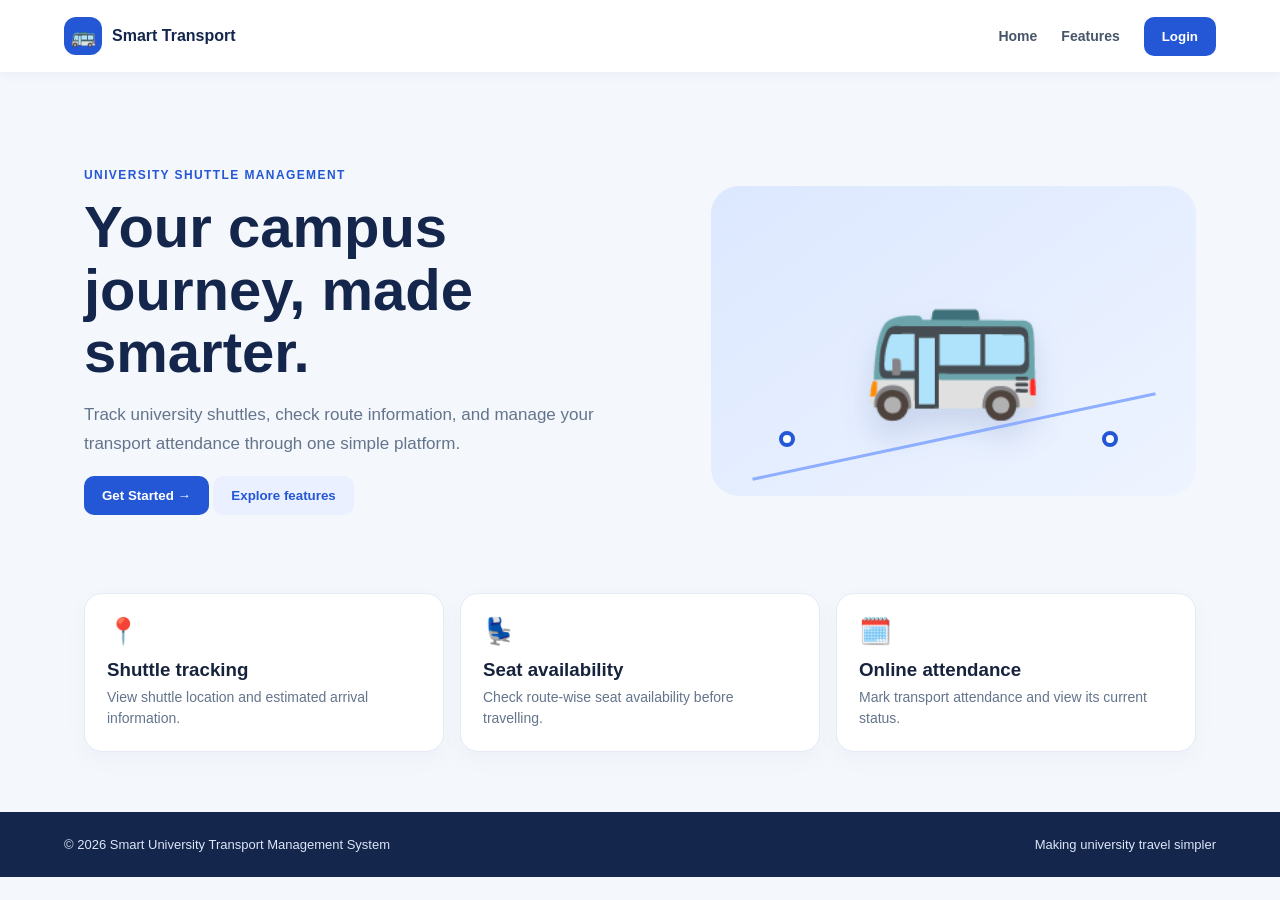
==== index.html @ 3165a8ce "Add files via upload" ====
<!DOCTYPE html>
<html lang="en">
<head>
<meta charset="UTF-8">
<meta name="viewport" content="width=device-width, initial-scale=1.0">
<title>Smart University Transport</title>
<style>
:root{--blue:#2457d6;--navy:#14264b;--muted:#64748b;--bg:#f4f7fc;--green:#15945a}
*{box-sizing:border-box}body{margin:0;font-family:Inter,Segoe UI,Arial,sans-serif;background:var(--bg);color:#17233d}
header{height:72px;background:#fff;display:flex;align-items:center;justify-content:space-between;padding:0 max(5%,calc((100% - 1160px)/2));box-shadow:0 2px 12px #10234a0d;position:sticky;top:0;z-index:2}
.brand{display:flex;gap:10px;align-items:center;font-weight:800;color:var(--navy)}.logo{width:38px;height:38px;border-radius:12px;background:var(--blue);color:white;display:grid;place-items:center;font-size:20px}
nav{display:flex;gap:24px;align-items:center}nav a{color:#475569;text-decoration:none;font-size:14px;font-weight:600}button,.btn{border:0;background:var(--blue);color:#fff;padding:12px 18px;border-radius:10px;font-weight:700;cursor:pointer;text-decoration:none;display:inline-block}button:hover,.btn:hover{filter:brightness(.94)}.secondary{background:#eaf0ff;color:var(--blue)}.ghost{background:#fff;color:var(--navy);border:1px solid #dbe3f0}
main{max-width:1160px;margin:auto;padding:38px 24px 60px}.page{display:none}.page.active{display:block}
.hero{display:grid;grid-template-columns:1.1fr .9fr;gap:35px;align-items:center;padding:58px 0}.eyebrow{color:var(--blue);font-size:12px;font-weight:800;letter-spacing:1.4px;text-transform:uppercase}.hero h1{font-size:clamp(36px,5vw,58px);line-height:1.08;margin:14px 0;color:var(--navy)}.hero p{font-size:17px;line-height:1.7;color:var(--muted);max-width:570px}.hero-art{background:linear-gradient(145deg,#dce8ff,#eef4ff);border-radius:28px;min-height:310px;display:grid;place-items:center;position:relative;overflow:hidden}.bus-emoji{font-size:145px;filter:drop-shadow(0 18px 15px #1b3b8025)}.route-line{position:absolute;width:85%;height:3px;background:#8eafff;bottom:58px;transform:rotate(-12deg)}.stop{position:absolute;width:16px;height:16px;border:4px solid var(--blue);background:white;border-radius:50%;bottom:49px}.stop.one{left:14%}.stop.two{right:16%}
.features{display:grid;grid-template-columns:repeat(3,1fr);gap:16px;margin-top:20px}.feature,.card{background:white;border:1px solid #e5eaf3;border-radius:18px;padding:22px;box-shadow:0 8px 24px #10234a08}.feature .ico{font-size:26px}.feature h3{margin:12px 0 6px}.feature p{color:var(--muted);line-height:1.5;font-size:14px;margin:0}
.login-wrap{min-height:70vh;display:grid;place-items:center}.login{width:min(100%,430px);padding:32px}.login h1{margin:8px 0}.muted{color:var(--muted)}label{display:block;font-size:13px;font-weight:700;margin:17px 0 7px}input,select{width:100%;padding:13px 14px;border:1px solid #d8e0ed;border-radius:10px;font:inherit;background:#fff;outline:none}input:focus,select:focus{border-color:var(--blue);box-shadow:0 0 0 3px #2457d61c}.password{display:flex;gap:8px}.password input{flex:1}.password button{padding:0 12px;background:#edf2ff;color:var(--blue)}.full{width:100%;margin-top:22px}.error{color:#c2410c;font-size:13px;min-height:18px;margin-top:8px}
.dash-head{display:flex;justify-content:space-between;align-items:center;gap:16px;margin-bottom:24px}.dash-head h1{margin:0;color:var(--navy)}.pill{font-size:12px;font-weight:800;color:#176b47;background:#e1f7ec;border-radius:30px;padding:8px 12px}
.stats{display:grid;grid-template-columns:repeat(3,1fr);gap:16px;margin-bottom:18px}.stat{background:white;border:1px solid #e5eaf3;border-radius:16px;padding:18px}.stat small{color:var(--muted)}.stat strong{display:block;font-size:27px;margin-top:8px;color:var(--navy)}.dash-grid{display:grid;grid-template-columns:1.15fr .85fr;gap:18px}.card h2{font-size:18px;margin:0 0 16px}.route-row{display:flex;align-items:center;gap:12px;margin:12px 0}.route-icon{background:#edf2ff;border-radius:12px;padding:12px;font-size:22px}.route-row .info{flex:1}.info strong{display:block}.info small{color:var(--muted)}.map{height:170px;background:#edf3ff;border-radius:14px;position:relative;overflow:hidden;margin:8px 0 15px;background-image:linear-gradient(35deg,transparent 47%,#d1def9 48%,#d1def9 51%,transparent 52%),linear-gradient(120deg,transparent 46%,#d1def9 47%,#d1def9 50%,transparent 51%)}.map:before{content:"";position:absolute;width:72%;height:5px;background:#6c91f2;left:13%;top:55%;transform:rotate(-18deg);border-radius:10px}.pin{position:absolute;z-index:1;font-size:25px}.pin.a{left:12%;top:53%}.pin.b{right:13%;top:28%}.map-label{position:absolute;right:12px;bottom:10px;background:white;padding:5px 8px;border-radius:7px;font-size:11px;color:var(--muted)}
.status{padding:12px;border-radius:10px;background:#f0fdf4;color:#166534;font-size:13px;margin-top:12px;display:none}.announcement{padding:12px 0;border-bottom:1px solid #edf0f5}.announcement:last-child{border:0}.announcement strong{font-size:14px}.announcement p{font-size:13px;color:var(--muted);margin:5px 0 0}
footer{background:#14264b;color:#dce5f8;padding:25px max(5%,calc((100% - 1160px)/2));display:flex;justify-content:space-between;gap:12px;font-size:13px}
@media(max-width:750px){header{padding:0 18px}nav{gap:10px}nav a{display:none}.hero{grid-template-columns:1fr;padding:35px 0}.hero-art{min-height:220px}.bus-emoji{font-size:110px}.features,.stats{grid-template-columns:1fr}.dash-grid{grid-template-columns:1fr}.dash-head{align-items:flex-start;flex-direction:column}main{padding:24px 16px 40px}footer{padding:22px 18px;flex-direction:column}}
</style>
</head>
<body>
<header>
  <div class="brand"><div class="logo">🚌</div><span>Smart Transport</span></div>
  <nav><a href="#" onclick="showPage('home')">Home</a><a href="#features" onclick="showPage('home')">Features</a><button onclick="showPage('login')">Login</button></nav>
</header>
<main>
<section id="home" class="page active">
  <div class="hero">
    <div><div class="eyebrow">University shuttle management</div><h1>Your campus journey, made smarter.</h1><p>Track university shuttles, check route information, and manage your transport attendance through one simple platform.</p><button onclick="showPage('login')">Get Started →</button> <button class="secondary" onclick="document.getElementById('features').scrollIntoView({behavior:'smooth'})">Explore features</button></div>
    <div class="hero-art"><div class="bus-emoji">🚌</div><div class="route-line"></div><div class="stop one"></div><div class="stop two"></div></div>
  </div>
  <div id="features" class="features">
    <div class="feature"><div class="ico">📍</div><h3>Shuttle tracking</h3><p>View shuttle location and estimated arrival information.</p></div>
    <div class="feature"><div class="ico">💺</div><h3>Seat availability</h3><p>Check route-wise seat availability before travelling.</p></div>
    <div class="feature"><div class="ico">🗓️</div><h3>Online attendance</h3><p>Mark transport attendance and view its current status.</p></div>
  </div>
</section>
<section id="login" class="page">
  <div class="login-wrap"><form class="card login" onsubmit="login(event)">
    <div class="eyebrow">Welcome back</div><h1>Sign in</h1><p class="muted">Enter your details to access transport services.</p>
    <label for="role">User role</label><select id="role"><option>Day Scholar</option><option>Hostelite</option><option>Conductor</option><option>Admin</option></select>
    <label for="email">Email or student ID</label><input id="email" type="text" placeholder="e.g. student@university.edu" required>
    <label for="password">Password</label><div class="password"><input id="password" type="password" placeholder="Enter password" required minlength="4"><button type="button" onclick="togglePassword()" aria-label="Show or hide password">Show</button></div>
    <div id="loginError" class="error"></div><button class="full" type="submit">Sign in</button>
    <p class="muted" style="font-size:12px;text-align:center">Prototype demo: any valid-looking ID and password (4+ characters) will open the dashboard.</p>
  </form></div>
</section>
<section id="dashboard" class="page">
  <div class="dash-head"><div><div class="eyebrow">Transport portal</div><h1>Student Dashboard</h1><p class="muted" style="margin:6px 0 0">Welcome, <span id="userName">Student</span></p></div><div style="display:flex;gap:10px;align-items:center"><span class="pill" id="rolePill">DAY SCHOLAR</span><button class="ghost" onclick="showPage('home')">Log out</button></div></div>
  <div class="stats">
    <div class="stat"><small>Assigned bus</small><strong>BUS-04</strong></div>
    <div class="stat"><small>Available seats (demo)</small><strong id="seats">12 / 40</strong></div>
    <div class="stat"><small>Next shuttle ETA</small><strong>5 min</strong></div>
  </div>
  <div class="dash-grid">
    <div class="card"><h2>Shuttle tracking</h2><div class="map"><span class="pin a">📍</span><span class="pin b">🚌</span><span class="map-label">Illustrative route map</span></div><div class="route-row"><div class="route-icon">🚌</div><div class="info"><strong>Route A — Main Gate</strong><small>Bus BUS-04 · Expected in 5 minutes</small></div><span class="pill">On route</span></div><label for="route">Choose route</label><select id="route" onchange="filterRoute()"><option value="A">Route A — Main Gate</option><option value="B">Route B — City Campus</option><option value="C">Route C — Hostel</option></select><div id="routeDetails" class="status" style="display:block">Route A selected · 12 seats available · ETA 5 minutes</div></div>
    <div class="card"><h2>Attendance</h2><p class="muted" style="font-size:13px">Mark your attendance for today's shuttle trip.</p><div class="route-row"><div class="route-icon">🗓️</div><div class="info"><strong>Today's trip</strong><small id="attendanceDate"></small></div></div><div id="attendanceStatus" class="pill" style="display:inline-block;background:#fff4d6;color:#925d00">Not marked</div><button class="full" id="attendanceBtn" onclick="markAttendance()">Mark attendance</button><div id="attendanceMessage" class="status" role="status"></div><div style="margin-top:22px"><h2>Announcements</h2><div class="announcement"><strong>Transport service update</strong><p>Please arrive at your designated stop a few minutes early.</p></div><div class="announcement"><strong>Route information</strong><p>Check your route details before starting your journey.</p></div></div></div>
  </div>
</section>
</main>
<footer><span>© 2026 Smart University Transport Management System</span><span>Making university travel simpler</span></footer>
<script>
function showPage(id){document.querySelectorAll('.page').forEach(p=>p.classList.remove('active'));document.getElementById(id).classList.add('active');window.scrollTo({top:0,behavior:'smooth'})}
function togglePassword(){const p=document.getElementById('password');const b=p.nextElementSibling;if(p.type==='password'){p.type='text';b.textContent='Hide'}else{p.type='password';b.textContent='Show'}}
function login(e){e.preventDefault();const email=document.getElementById('email').value.trim();const password=document.getElementById('password').value;const err=document.getElementById('loginError');if(!email||password.length<4){err.textContent='Please enter an ID and a password of at least 4 characters.';return}err.textContent='';document.getElementById('userName').textContent=email.split('@')[0];document.getElementById('rolePill').textContent=document.getElementById('role').value.toUpperCase();showPage('dashboard')}
function markAttendance(){const status=document.getElementById('attendanceStatus');status.textContent='Marked';status.style.background='#e1f7ec';status.style.color='#176b47';const btn=document.getElementById('attendanceBtn');btn.textContent='Attendance marked ✓';btn.disabled=true;btn.style.opacity='.65';const msg=document.getElementById('attendanceMessage');msg.textContent='Your attendance has been marked for this demo.';msg.style.display='block'}
function filterRoute(){const r=document.getElementById('route').value;const data={A:'Route A selected · 12 seats available · ETA 5 minutes',B:'Route B selected · 8 seats available · ETA 10 minutes',C:'Route C selected · 18 seats available · ETA 3 minutes'};document.getElementById('routeDetails').textContent=data[r]}
document.getElementById('attendanceDate').textContent=new Date().toLocaleDateString(undefined,{weekday:'long',month:'short',day:'numeric'});
</script>
</body>
</html>
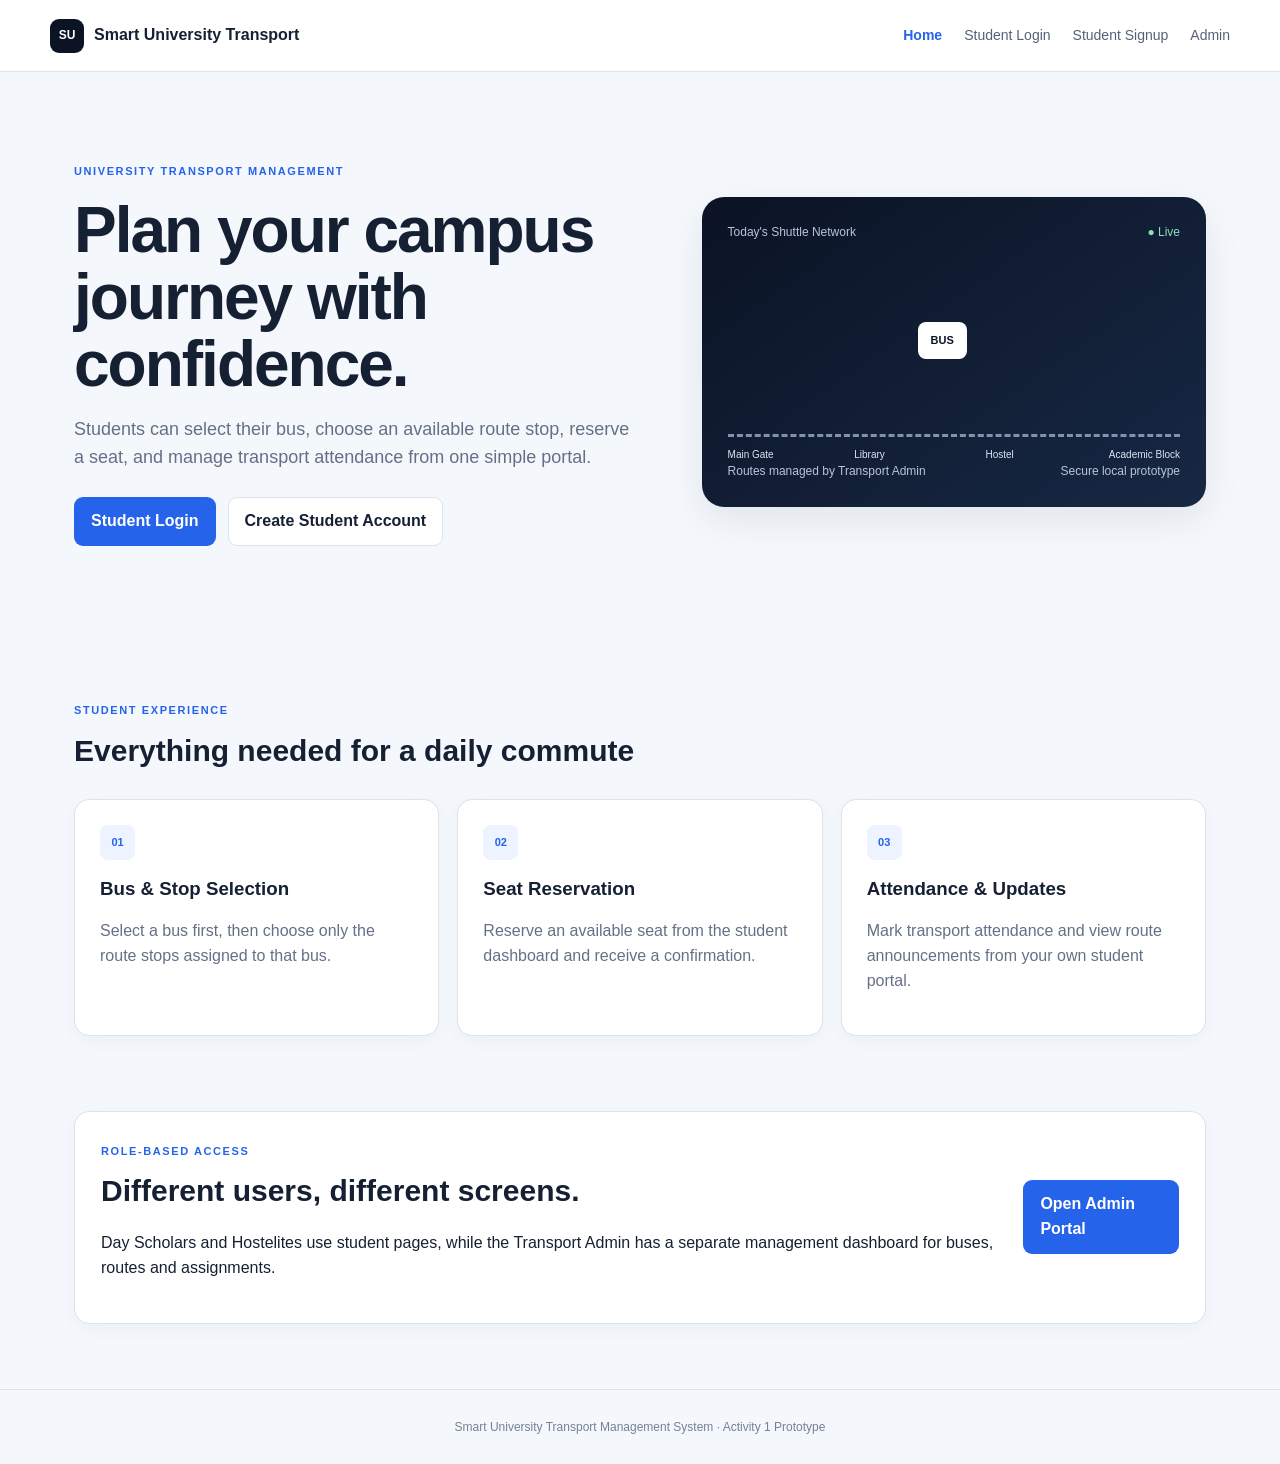
==== commit 9b7a53d8: "Impro" ====
--- a/index.html
+++ b/index.html
@@ -1,74 +1,66 @@
 <!DOCTYPE html>
 <html lang="en">
 <head>
-<meta charset="UTF-8">
-<meta name="viewport" content="width=device-width, initial-scale=1.0">
-<title>Smart University Transport</title>
-<style>
-:root{--blue:#2457d6;--navy:#14264b;--muted:#64748b;--bg:#f4f7fc;--green:#15945a}
-*{box-sizing:border-box}body{margin:0;font-family:Inter,Segoe UI,Arial,sans-serif;background:var(--bg);color:#17233d}
-header{height:72px;background:#fff;display:flex;align-items:center;justify-content:space-between;padding:0 max(5%,calc((100% - 1160px)/2));box-shadow:0 2px 12px #10234a0d;position:sticky;top:0;z-index:2}
-.brand{display:flex;gap:10px;align-items:center;font-weight:800;color:var(--navy)}.logo{width:38px;height:38px;border-radius:12px;background:var(--blue);color:white;display:grid;place-items:center;font-size:20px}
-nav{display:flex;gap:24px;align-items:center}nav a{color:#475569;text-decoration:none;font-size:14px;font-weight:600}button,.btn{border:0;background:var(--blue);color:#fff;padding:12px 18px;border-radius:10px;font-weight:700;cursor:pointer;text-decoration:none;display:inline-block}button:hover,.btn:hover{filter:brightness(.94)}.secondary{background:#eaf0ff;color:var(--blue)}.ghost{background:#fff;color:var(--navy);border:1px solid #dbe3f0}
-main{max-width:1160px;margin:auto;padding:38px 24px 60px}.page{display:none}.page.active{display:block}
-.hero{display:grid;grid-template-columns:1.1fr .9fr;gap:35px;align-items:center;padding:58px 0}.eyebrow{color:var(--blue);font-size:12px;font-weight:800;letter-spacing:1.4px;text-transform:uppercase}.hero h1{font-size:clamp(36px,5vw,58px);line-height:1.08;margin:14px 0;color:var(--navy)}.hero p{font-size:17px;line-height:1.7;color:var(--muted);max-width:570px}.hero-art{background:linear-gradient(145deg,#dce8ff,#eef4ff);border-radius:28px;min-height:310px;display:grid;place-items:center;position:relative;overflow:hidden}.bus-emoji{font-size:145px;filter:drop-shadow(0 18px 15px #1b3b8025)}.route-line{position:absolute;width:85%;height:3px;background:#8eafff;bottom:58px;transform:rotate(-12deg)}.stop{position:absolute;width:16px;height:16px;border:4px solid var(--blue);background:white;border-radius:50%;bottom:49px}.stop.one{left:14%}.stop.two{right:16%}
-.features{display:grid;grid-template-columns:repeat(3,1fr);gap:16px;margin-top:20px}.feature,.card{background:white;border:1px solid #e5eaf3;border-radius:18px;padding:22px;box-shadow:0 8px 24px #10234a08}.feature .ico{font-size:26px}.feature h3{margin:12px 0 6px}.feature p{color:var(--muted);line-height:1.5;font-size:14px;margin:0}
-.login-wrap{min-height:70vh;display:grid;place-items:center}.login{width:min(100%,430px);padding:32px}.login h1{margin:8px 0}.muted{color:var(--muted)}label{display:block;font-size:13px;font-weight:700;margin:17px 0 7px}input,select{width:100%;padding:13px 14px;border:1px solid #d8e0ed;border-radius:10px;font:inherit;background:#fff;outline:none}input:focus,select:focus{border-color:var(--blue);box-shadow:0 0 0 3px #2457d61c}.password{display:flex;gap:8px}.password input{flex:1}.password button{padding:0 12px;background:#edf2ff;color:var(--blue)}.full{width:100%;margin-top:22px}.error{color:#c2410c;font-size:13px;min-height:18px;margin-top:8px}
-.dash-head{display:flex;justify-content:space-between;align-items:center;gap:16px;margin-bottom:24px}.dash-head h1{margin:0;color:var(--navy)}.pill{font-size:12px;font-weight:800;color:#176b47;background:#e1f7ec;border-radius:30px;padding:8px 12px}
-.stats{display:grid;grid-template-columns:repeat(3,1fr);gap:16px;margin-bottom:18px}.stat{background:white;border:1px solid #e5eaf3;border-radius:16px;padding:18px}.stat small{color:var(--muted)}.stat strong{display:block;font-size:27px;margin-top:8px;color:var(--navy)}.dash-grid{display:grid;grid-template-columns:1.15fr .85fr;gap:18px}.card h2{font-size:18px;margin:0 0 16px}.route-row{display:flex;align-items:center;gap:12px;margin:12px 0}.route-icon{background:#edf2ff;border-radius:12px;padding:12px;font-size:22px}.route-row .info{flex:1}.info strong{display:block}.info small{color:var(--muted)}.map{height:170px;background:#edf3ff;border-radius:14px;position:relative;overflow:hidden;margin:8px 0 15px;background-image:linear-gradient(35deg,transparent 47%,#d1def9 48%,#d1def9 51%,transparent 52%),linear-gradient(120deg,transparent 46%,#d1def9 47%,#d1def9 50%,transparent 51%)}.map:before{content:"";position:absolute;width:72%;height:5px;background:#6c91f2;left:13%;top:55%;transform:rotate(-18deg);border-radius:10px}.pin{position:absolute;z-index:1;font-size:25px}.pin.a{left:12%;top:53%}.pin.b{right:13%;top:28%}.map-label{position:absolute;right:12px;bottom:10px;background:white;padding:5px 8px;border-radius:7px;font-size:11px;color:var(--muted)}
-.status{padding:12px;border-radius:10px;background:#f0fdf4;color:#166534;font-size:13px;margin-top:12px;display:none}.announcement{padding:12px 0;border-bottom:1px solid #edf0f5}.announcement:last-child{border:0}.announcement strong{font-size:14px}.announcement p{font-size:13px;color:var(--muted);margin:5px 0 0}
-footer{background:#14264b;color:#dce5f8;padding:25px max(5%,calc((100% - 1160px)/2));display:flex;justify-content:space-between;gap:12px;font-size:13px}
-@media(max-width:750px){header{padding:0 18px}nav{gap:10px}nav a{display:none}.hero{grid-template-columns:1fr;padding:35px 0}.hero-art{min-height:220px}.bus-emoji{font-size:110px}.features,.stats{grid-template-columns:1fr}.dash-grid{grid-template-columns:1fr}.dash-head{align-items:flex-start;flex-direction:column}main{padding:24px 16px 40px}footer{padding:22px 18px;flex-direction:column}}
-</style>
+  <meta charset="UTF-8">
+  <meta name="viewport" content="width=device-width, initial-scale=1.0">
+  <title>Smart University Transport | Home</title>
+  <link rel="stylesheet" href="css/style.css">
 </head>
 <body>
-<header>
-  <div class="brand"><div class="logo">🚌</div><span>Smart Transport</span></div>
-  <nav><a href="#" onclick="showPage('home')">Home</a><a href="#features" onclick="showPage('home')">Features</a><button onclick="showPage('login')">Login</button></nav>
+<header class="topbar">
+  <a class="brand" href="index.html"><span class="brand-mark">SU</span><span>Smart University Transport</span></a>
+  <nav>
+    <a class="active" href="index.html">Home</a>
+    <a href="login.html">Student Login</a>
+    <a href="signup.html">Student Signup</a>
+    <a href="admin-login.html">Admin</a>
+  </nav>
 </header>
+
 <main>
-<section id="home" class="page active">
-  <div class="hero">
-    <div><div class="eyebrow">University shuttle management</div><h1>Your campus journey, made smarter.</h1><p>Track university shuttles, check route information, and manage your transport attendance through one simple platform.</p><button onclick="showPage('login')">Get Started →</button> <button class="secondary" onclick="document.getElementById('features').scrollIntoView({behavior:'smooth'})">Explore features</button></div>
-    <div class="hero-art"><div class="bus-emoji">🚌</div><div class="route-line"></div><div class="stop one"></div><div class="stop two"></div></div>
-  </div>
-  <div id="features" class="features">
-    <div class="feature"><div class="ico">📍</div><h3>Shuttle tracking</h3><p>View shuttle location and estimated arrival information.</p></div>
-    <div class="feature"><div class="ico">💺</div><h3>Seat availability</h3><p>Check route-wise seat availability before travelling.</p></div>
-    <div class="feature"><div class="ico">🗓️</div><h3>Online attendance</h3><p>Mark transport attendance and view its current status.</p></div>
-  </div>
-</section>
-<section id="login" class="page">
-  <div class="login-wrap"><form class="card login" onsubmit="login(event)">
-    <div class="eyebrow">Welcome back</div><h1>Sign in</h1><p class="muted">Enter your details to access transport services.</p>
-    <label for="role">User role</label><select id="role"><option>Day Scholar</option><option>Hostelite</option><option>Conductor</option><option>Admin</option></select>
-    <label for="email">Email or student ID</label><input id="email" type="text" placeholder="e.g. student@university.edu" required>
-    <label for="password">Password</label><div class="password"><input id="password" type="password" placeholder="Enter password" required minlength="4"><button type="button" onclick="togglePassword()" aria-label="Show or hide password">Show</button></div>
-    <div id="loginError" class="error"></div><button class="full" type="submit">Sign in</button>
-    <p class="muted" style="font-size:12px;text-align:center">Prototype demo: any valid-looking ID and password (4+ characters) will open the dashboard.</p>
-  </form></div>
-</section>
-<section id="dashboard" class="page">
-  <div class="dash-head"><div><div class="eyebrow">Transport portal</div><h1>Student Dashboard</h1><p class="muted" style="margin:6px 0 0">Welcome, <span id="userName">Student</span></p></div><div style="display:flex;gap:10px;align-items:center"><span class="pill" id="rolePill">DAY SCHOLAR</span><button class="ghost" onclick="showPage('home')">Log out</button></div></div>
-  <div class="stats">
-    <div class="stat"><small>Assigned bus</small><strong>BUS-04</strong></div>
-    <div class="stat"><small>Available seats (demo)</small><strong id="seats">12 / 40</strong></div>
-    <div class="stat"><small>Next shuttle ETA</small><strong>5 min</strong></div>
-  </div>
-  <div class="dash-grid">
-    <div class="card"><h2>Shuttle tracking</h2><div class="map"><span class="pin a">📍</span><span class="pin b">🚌</span><span class="map-label">Illustrative route map</span></div><div class="route-row"><div class="route-icon">🚌</div><div class="info"><strong>Route A — Main Gate</strong><small>Bus BUS-04 · Expected in 5 minutes</small></div><span class="pill">On route</span></div><label for="route">Choose route</label><select id="route" onchange="filterRoute()"><option value="A">Route A — Main Gate</option><option value="B">Route B — City Campus</option><option value="C">Route C — Hostel</option></select><div id="routeDetails" class="status" style="display:block">Route A selected · 12 seats available · ETA 5 minutes</div></div>
-    <div class="card"><h2>Attendance</h2><p class="muted" style="font-size:13px">Mark your attendance for today's shuttle trip.</p><div class="route-row"><div class="route-icon">🗓️</div><div class="info"><strong>Today's trip</strong><small id="attendanceDate"></small></div></div><div id="attendanceStatus" class="pill" style="display:inline-block;background:#fff4d6;color:#925d00">Not marked</div><button class="full" id="attendanceBtn" onclick="markAttendance()">Mark attendance</button><div id="attendanceMessage" class="status" role="status"></div><div style="margin-top:22px"><h2>Announcements</h2><div class="announcement"><strong>Transport service update</strong><p>Please arrive at your designated stop a few minutes early.</p></div><div class="announcement"><strong>Route information</strong><p>Check your route details before starting your journey.</p></div></div></div>
-  </div>
-</section>
+  <section class="hero page-wrap">
+    <div class="hero-copy">
+      <span class="eyebrow">University Transport Management</span>
+      <h1>Plan your campus journey with confidence.</h1>
+      <p>Students can select their bus, choose an available route stop, reserve a seat, and manage transport attendance from one simple portal.</p>
+      <div class="actions">
+        <a class="btn primary" href="login.html">Student Login</a>
+        <a class="btn secondary" href="signup.html">Create Student Account</a>
+      </div>
+    </div>
+    <div class="route-visual">
+      <div class="visual-head"><span>Today's Shuttle Network</span><span class="live-dot">● Live</span></div>
+      <div class="road">
+        <span class="stop s1">Main Gate</span>
+        <span class="stop s2">Library</span>
+        <span class="stop s3">Hostel</span>
+        <span class="stop s4">Academic Block</span>
+        <span class="bus-icon">BUS</span>
+      </div>
+      <div class="visual-foot"><span>Routes managed by Transport Admin</span><span>Secure local prototype</span></div>
+    </div>
+  </section>
+
+  <section class="page-wrap section">
+    <div class="section-title">
+      <span class="eyebrow">Student Experience</span>
+      <h2>Everything needed for a daily commute</h2>
+    </div>
+    <div class="grid three">
+      <article class="feature-card"><div class="icon">01</div><h3>Bus & Stop Selection</h3><p>Select a bus first, then choose only the route stops assigned to that bus.</p></article>
+      <article class="feature-card"><div class="icon">02</div><h3>Seat Reservation</h3><p>Reserve an available seat from the student dashboard and receive a confirmation.</p></article>
+      <article class="feature-card"><div class="icon">03</div><h3>Attendance & Updates</h3><p>Mark transport attendance and view route announcements from your own student portal.</p></article>
+    </div>
+  </section>
+
+  <section class="page-wrap section compact">
+    <div class="info-panel">
+      <div><span class="eyebrow">Role-based access</span><h2>Different users, different screens.</h2><p>Day Scholars and Hostelites use student pages, while the Transport Admin has a separate management dashboard for buses, routes and assignments.</p></div>
+      <a class="btn primary" href="admin-login.html">Open Admin Portal</a>
+    </div>
+  </section>
 </main>
-<footer><span>© 2026 Smart University Transport Management System</span><span>Making university travel simpler</span></footer>
-<script>
-function showPage(id){document.querySelectorAll('.page').forEach(p=>p.classList.remove('active'));document.getElementById(id).classList.add('active');window.scrollTo({top:0,behavior:'smooth'})}
-function togglePassword(){const p=document.getElementById('password');const b=p.nextElementSibling;if(p.type==='password'){p.type='text';b.textContent='Hide'}else{p.type='password';b.textContent='Show'}}
-function login(e){e.preventDefault();const email=document.getElementById('email').value.trim();const password=document.getElementById('password').value;const err=document.getElementById('loginError');if(!email||password.length<4){err.textContent='Please enter an ID and a password of at least 4 characters.';return}err.textContent='';document.getElementById('userName').textContent=email.split('@')[0];document.getElementById('rolePill').textContent=document.getElementById('role').value.toUpperCase();showPage('dashboard')}
-function markAttendance(){const status=document.getElementById('attendanceStatus');status.textContent='Marked';status.style.background='#e1f7ec';status.style.color='#176b47';const btn=document.getElementById('attendanceBtn');btn.textContent='Attendance marked ✓';btn.disabled=true;btn.style.opacity='.65';const msg=document.getElementById('attendanceMessage');msg.textContent='Your attendance has been marked for this demo.';msg.style.display='block'}
-function filterRoute(){const r=document.getElementById('route').value;const data={A:'Route A selected · 12 seats available · ETA 5 minutes',B:'Route B selected · 8 seats available · ETA 10 minutes',C:'Route C selected · 18 seats available · ETA 3 minutes'};document.getElementById('routeDetails').textContent=data[r]}
-document.getElementById('attendanceDate').textContent=new Date().toLocaleDateString(undefined,{weekday:'long',month:'short',day:'numeric'});
-</script>
+
+<footer>Smart University Transport Management System · Activity 1 Prototype</footer>
 </body>
 </html>
--- a/css/style.css
+++ b/css/style.css
@@ -0,0 +1,12 @@
+:root{--navy:#0b1324;--navy2:#111c31;--blue:#2563eb;--blue2:#1d4ed8;--bg:#f4f7fb;--card:#fff;--text:#162033;--muted:#657087;--line:#dce3ed;--success:#087443;--danger:#b42318;--shadow:0 14px 38px rgba(18,35,65,.08);font-family:Inter,Segoe UI,Arial,sans-serif}
+*{box-sizing:border-box}body{margin:0;background:var(--bg);color:var(--text);line-height:1.55}a{text-decoration:none;color:inherit}button,input,select{font:inherit}
+.topbar{height:72px;background:#fff;border-bottom:1px solid var(--line);display:flex;align-items:center;justify-content:space-between;padding:0 max(24px,calc((100% - 1180px)/2));position:sticky;top:0;z-index:20}
+.brand{display:flex;align-items:center;gap:10px;font-weight:800}.brand-mark{width:34px;height:34px;border-radius:9px;background:var(--navy);color:#fff;display:grid;place-items:center;font-size:12px}.topbar nav{display:flex;gap:22px;align-items:center;font-size:14px}.topbar nav a{color:#566177}.topbar nav a:hover,.topbar nav a.active{color:var(--blue);font-weight:700}.nav-button{border:0;background:none;color:#566177;cursor:pointer}.back-link{font-size:14px;color:#566177}
+.page-wrap{max-width:1180px;margin:auto;padding-left:24px;padding-right:24px}.hero{min-height:560px;display:grid;grid-template-columns:1.05fr .95fr;align-items:center;gap:70px}.hero h1{font-size:clamp(38px,5vw,64px);line-height:1.05;letter-spacing:-2px;margin:14px 0}.hero p{max-width:620px;color:var(--muted);font-size:18px}.eyebrow{font-size:11px;letter-spacing:1.6px;text-transform:uppercase;color:var(--blue);font-weight:800}.actions{display:flex;gap:12px;flex-wrap:wrap;margin-top:25px}.btn{border:1px solid transparent;border-radius:9px;padding:11px 16px;font-weight:750;cursor:pointer;display:inline-flex;justify-content:center;align-items:center;gap:8px}.btn.primary{background:var(--blue);color:#fff}.btn.primary:hover{background:var(--blue2)}.btn.secondary{background:#fff;border-color:var(--line);color:var(--text)}.btn.danger{background:#fff;border-color:#efc5c1;color:var(--danger)}.btn.full{width:100%}
+.route-visual{background:linear-gradient(145deg,var(--navy),#172844);color:#fff;border-radius:22px;padding:26px;box-shadow:var(--shadow);min-height:310px;display:flex;flex-direction:column;justify-content:space-between}.visual-head,.visual-foot{display:flex;justify-content:space-between;font-size:12px;color:#b7c4d9}.live-dot{color:#8be0b6}.road{height:170px;border-bottom:3px dashed #8292aa;position:relative;margin:25px 0}.stop{position:absolute;bottom:-28px;font-size:10px;color:#dbe5f4}.s1{left:0}.s2{left:28%}.s3{left:57%}.s4{right:0}.bus-icon{position:absolute;left:42%;top:55px;background:#fff;color:var(--navy);padding:10px 13px;border-radius:8px;font-weight:900;font-size:11px}
+.section{padding-top:65px;padding-bottom:65px}.section.compact{padding-top:10px}.section-title{margin-bottom:25px}.section-title h2,.info-panel h2{margin:6px 0;font-size:30px}.grid{display:grid;gap:18px}.grid.three{grid-template-columns:repeat(3,1fr)}.grid.four{grid-template-columns:repeat(4,1fr)}.feature-card,.panel,.stat-card,.info-panel{background:var(--card);border:1px solid var(--line);border-radius:15px;box-shadow:0 5px 20px rgba(18,35,65,.035)}.feature-card{padding:25px}.feature-card h3{margin:14px 0 7px}.feature-card p,.muted{color:var(--muted)}.icon{width:35px;height:35px;border-radius:8px;background:#edf3ff;color:var(--blue);display:grid;place-items:center;font-size:11px;font-weight:900}.info-panel{padding:26px;display:flex;justify-content:space-between;align-items:center;gap:20px}footer{text-align:center;padding:28px;border-top:1px solid var(--line);color:#778196;font-size:12px}
+.auth-body{background:linear-gradient(135deg,#f5f8fc,#eaf0f8);min-height:100vh}.auth-shell{min-height:calc(100vh - 72px);display:grid;place-items:center;padding:35px 20px}.auth-card{background:#fff;border:1px solid var(--line);border-radius:17px;box-shadow:var(--shadow);width:min(470px,100%);padding:34px}.auth-card.wide{width:min(720px,100%)}.auth-card h1{margin:7px 0}.auth-switch{text-align:center;color:var(--muted);font-size:14px}.auth-switch a{color:var(--blue);font-weight:700}.demo-note{background:#eef4ff;border:1px solid #d7e4ff;border-radius:9px;padding:11px;margin:18px 0;font-size:13px}
+label{display:block;font-size:13px;font-weight:700;margin-bottom:15px}input,select{width:100%;margin-top:7px;border:1px solid var(--line);border-radius:8px;padding:11px 12px;background:#fff;color:var(--text);outline:none}input:focus,select:focus{border-color:#7da2f7;box-shadow:0 0 0 3px #eaf0ff}.password-wrap{position:relative}.password-wrap input{padding-right:65px}.eye{position:absolute;right:7px;bottom:6px;border:0;background:#eef2f7;padding:5px 8px;border-radius:6px;font-size:11px;cursor:pointer}.form-grid{display:grid;grid-template-columns:1fr 1fr;gap:0 16px}.form-grid .full-row,.form-grid .form-actions{grid-column:1/-1}.form-actions{display:flex;gap:10px;margin-top:3px}.message{padding:10px 12px;border-radius:8px;margin:14px 0;font-size:13px}.message.error{background:#fff0ee;color:var(--danger)}.message.success{background:#eaf9f1;color:var(--success)}.hidden{display:none!important}
+.dashboard{padding-top:38px;padding-bottom:60px}.welcome-row{display:flex;justify-content:space-between;align-items:end;gap:20px;margin-bottom:25px}.welcome-row h1{margin:5px 0;font-size:32px}.role-badge{background:#eaf0ff;color:var(--blue);padding:7px 10px;border-radius:999px;font-size:11px;font-weight:900}.role-badge.admin{background:#e9edf4;color:var(--navy)}.stats{margin-bottom:18px}.stat-card{padding:18px}.stat-card span{font-size:11px;text-transform:uppercase;letter-spacing:1px;color:#748097}.stat-card strong{display:block;font-size:22px;margin:4px 0}.stat-card small{color:#7c8799}.content-grid{display:grid;grid-template-columns:1.35fr .65fr;gap:18px;margin-bottom:18px}.panel{padding:23px}.panel-head{display:flex;justify-content:space-between;gap:15px;align-items:start;margin-bottom:18px}.panel h2{margin:4px 0;font-size:21px}.hint{font-size:11px;color:#7a8597}.selection-preview{padding:13px;background:#f6f8fb;border-radius:9px;margin:3px 0 15px;font-size:13px;color:#536077}.big-status{padding:25px 10px;text-align:center;background:#f5f8fd;border-radius:10px;font-weight:800;margin-bottom:12px}.attendance-box{display:flex;justify-content:space-between;align-items:center;gap:15px;background:#f6f8fb;padding:15px;border-radius:10px}.announcement-list{display:grid;gap:10px}.announcement{border-left:3px solid var(--blue);padding:8px 12px;background:#f7f9fc;font-size:13px}.record-list{display:grid;gap:10px}.record{border:1px solid var(--line);border-radius:9px;padding:13px}.record strong{display:block}.record small{color:var(--muted)}.label-note{font-size:10px;font-weight:400;color:#7c8799}.three-cols{grid-template-columns:1fr 1fr auto}.align-end{align-self:end}.empty{padding:18px;background:#fff7e8;border:1px solid #f1dfba;border-radius:9px;color:#77551c;margin-bottom:15px}
+@media(max-width:850px){.hero{grid-template-columns:1fr;gap:20px;padding-top:45px}.grid.four{grid-template-columns:1fr 1fr}.content-grid{grid-template-columns:1fr}.grid.three{grid-template-columns:1fr}.topbar{padding:0 16px}.topbar nav{gap:10px}.topbar nav a:nth-child(3){display:none}.info-panel{align-items:flex-start;flex-direction:column}.three-cols{grid-template-columns:1fr}.form-grid{grid-template-columns:1fr}.form-grid .full-row,.form-grid .form-actions{grid-column:auto}}
+@media(max-width:560px){.brand span:last-child{display:none}.topbar nav a:nth-child(2){display:none}.hero h1{font-size:40px}.grid.four{grid-template-columns:1fr}.welcome-row{align-items:flex-start;flex-direction:column}.attendance-box{align-items:stretch;flex-direction:column}.form-actions{flex-direction:column}.road{height:150px}.s2,.s3{display:none}}
